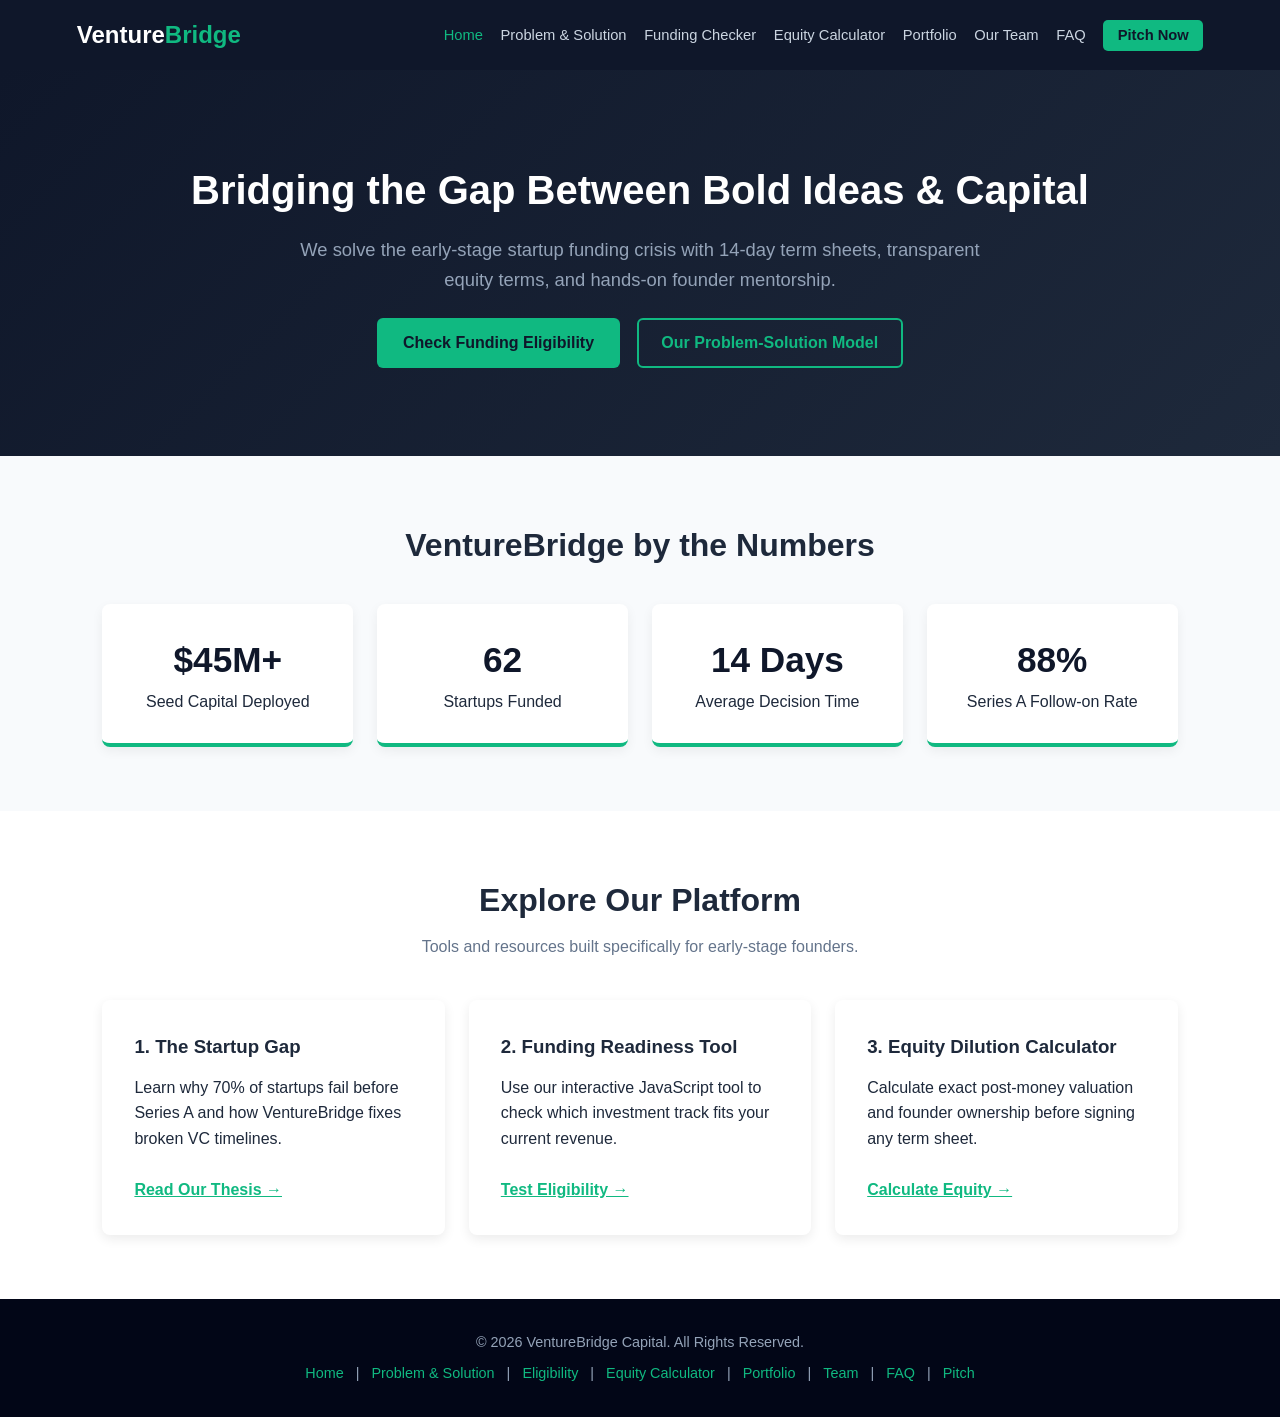
==== index.html @ b8e53c3f "WEBSITE BUILDED" ====
<!DOCTYPE html>
<html lang="en">
<head>
    <meta charset="UTF-8">
    <meta name="viewport" content="width=device-width, initial-scale=1.0">
    <title>VentureBridge | Home</title>
    <link rel="stylesheet" href="style.css">
</head>
<body>
    <header>
        <nav class="navbar">
            <a href="index.html" class="logo">Venture<span>Bridge</span></a>
            <ul class="nav-links">
                <li><a href="index.html" class="active">Home</a></li>
                <li><a href="problem-solution.html">Problem & Solution</a></li>
                <li><a href="checker.html">Funding Checker</a></li>
                <li><a href="calculator.html">Equity Calculator</a></li>
                <li><a href="portfolio.html">Portfolio</a></li>
                <li><a href="team.html">Our Team</a></li>
                <li><a href="faq.html">FAQ</a></li>
                <li><a href="pitch.html" class="btn-nav">Pitch Now</a></li>
            </ul>
        </nav>
    </header>

    <section class="hero">
        <div class="hero-content">
            <h1>Bridging the Gap Between Bold Ideas & Capital</h1>
            <p>We solve the early-stage startup funding crisis with 14-day term sheets, transparent equity terms, and hands-on founder mentorship.</p>
            <a href="checker.html" class="btn-primary">Check Funding Eligibility</a>
            <a href="problem-solution.html" class="btn-outline">Our Problem-Solution Model</a>
        </div>
    </section>

    <section class="section bg-light">
        <h2 class="section-title">VentureBridge by the Numbers</h2>
        <div class="grid-4">
            <div class="stat-card">
                <h2>$45M+</h2>
                <p>Seed Capital Deployed</p>
            </div>
            <div class="stat-card">
                <h2>62</h2>
                <p>Startups Funded</p>
            </div>
            <div class="stat-card">
                <h2>14 Days</h2>
                <p>Average Decision Time</p>
            </div>
            <div class="stat-card">
                <h2>88%</h2>
                <p>Series A Follow-on Rate</p>
            </div>
        </div>
    </section>

    <section class="section">
        <h2 class="section-title">Explore Our Platform</h2>
        <p class="section-subtitle">Tools and resources built specifically for early-stage founders.</p>
        <div class="grid-3">
            <div class="card">
                <h3>1. The Startup Gap</h3>
                <p>Learn why 70% of startups fail before Series A and how VentureBridge fixes broken VC timelines.</p><br>
                <a href="problem-solution.html" style="color:#10b981; font-weight:bold;">Read Our Thesis &rarr;</a>
            </div>
            <div class="card">
                <h3>2. Funding Readiness Tool</h3>
                <p>Use our interactive JavaScript tool to check which investment track fits your current revenue.</p><br>
                <a href="checker.html" style="color:#10b981; font-weight:bold;">Test Eligibility &rarr;</a>
            </div>
            <div class="card">
                <h3>3. Equity Dilution Calculator</h3>
                <p>Calculate exact post-money valuation and founder ownership before signing any term sheet.</p><br>
                <a href="calculator.html" style="color:#10b981; font-weight:bold;">Calculate Equity &rarr;</a>
            </div>
        </div>
    </section>

    <footer>
        <p>&copy; 2026 VentureBridge Capital. All Rights Reserved.</p>
        <p style="margin-top: 0.5rem;">
            <a href="index.html">Home</a> | 
            <a href="problem-solution.html">Problem & Solution</a> | 
            <a href="checker.html">Eligibility</a> | 
            <a href="calculator.html">Equity Calculator</a> | 
            <a href="portfolio.html">Portfolio</a> | 
            <a href="team.html">Team</a> | 
            <a href="faq.html">FAQ</a> | 
            <a href="pitch.html">Pitch</a>
        </p>
    </footer>
    <script src="script.js"></script>
</body>
</html>
---- style.css ----
/* Reset & Base Styles */
* {
    margin: 0;
    padding: 0;
    box-sizing: border-box;
    font-family: 'Segoe UI', Tahoma, Geneva, Verdana, sans-serif;
}

html {
    scroll-behavior: smooth;
}

body {
    color: #1e293b;
    line-height: 1.6;
    background-color: #ffffff;
}

/* Navbar */
.navbar {
    display: flex;
    justify-content: space-between;
    align-items: center;
    padding: 1rem 6%;
    background-color: #0f172a;
    color: white;
    position: sticky;
    top: 0;
    z-index: 100;
    flex-wrap: wrap;
}

.logo {
    font-size: 1.5rem;
    font-weight: bold;
    text-decoration: none;
    color: white;
}

.logo span {
    color: #10b981;
}

.nav-links {
    list-style: none;
    display: flex;
    gap: 1.1rem;
    align-items: center;
    flex-wrap: wrap;
}

.nav-links a {
    color: #cbd5e1;
    text-decoration: none;
    font-size: 0.92rem;
    font-weight: 500;
    transition: 0.3s;
}

.nav-links a:hover, .nav-links a.active {
    color: #10b981;
}

.btn-nav {
    background-color: #10b981;
    color: #0f172a !important;
    padding: 0.45rem 0.9rem;
    border-radius: 5px;
    font-weight: bold !important;
}

/* Hero & Page Headers */
.hero {
    background: linear-gradient(135deg, #0f172a 0%, #1e293b 100%);
    color: white;
    text-align: center;
    padding: 5.5rem 10%;
}

.page-header {
    background: linear-gradient(135deg, #0f172a 0%, #1e293b 100%);
    color: white;
    text-align: center;
    padding: 3.5rem 10%;
}

.hero h1, .page-header h1 {
    font-size: 2.5rem;
    margin-bottom: 0.8rem;
}

.hero p, .page-header p {
    font-size: 1.15rem;
    color: #94a3b8;
    max-width: 680px;
    margin: 0 auto 1.5rem auto;
}

/* Buttons */
.btn-primary {
    display: inline-block;
    background-color: #10b981;
    color: #0f172a;
    padding: 0.75rem 1.6rem;
    border: none;
    border-radius: 6px;
    font-size: 1rem;
    font-weight: bold;
    text-decoration: none;
    cursor: pointer;
    transition: background 0.3s;
}

.btn-primary:hover {
    background-color: #059669;
    color: white;
}

.btn-outline {
    display: inline-block;
    border: 2px solid #10b981;
    color: #10b981;
    padding: 0.65rem 1.4rem;
    border-radius: 6px;
    font-weight: bold;
    text-decoration: none;
    margin-left: 0.8rem;
    transition: 0.3s;
}

.btn-outline:hover {
    background-color: #10b981;
    color: #0f172a;
}

.full-width {
    width: 100%;
}

/* General Sections */
.section {
    padding: 4rem 8%;
}

.bg-light {
    background-color: #f8fafc;
}

.bg-dark {
    background-color: #0f172a;
}

.section-title {
    text-align: center;
    font-size: 2rem;
    margin-bottom: 0.5rem;
}

.section-subtitle {
    text-align: center;
    color: #64748b;
    margin-bottom: 2.5rem;
}

.white-text { color: white; }
.light-text { color: #94a3b8; }

/* Grid Layouts */
.grid-2 {
    display: grid;
    grid-template-columns: repeat(auto-fit, minmax(300px, 1fr));
    gap: 2rem;
    margin-top: 2rem;
}

.grid-3 {
    display: grid;
    grid-template-columns: repeat(auto-fit, minmax(260px, 1fr));
    gap: 1.5rem;
    margin-top: 2rem;
}

.grid-4 {
    display: grid;
    grid-template-columns: repeat(auto-fit, minmax(200px, 1fr));
    gap: 1.5rem;
    margin-top: 2rem;
}

/* Cards & Stats */
.card {
    background: white;
    padding: 2rem;
    border-radius: 8px;
    box-shadow: 0 4px 12px rgba(0, 0, 0, 0.08);
}

.stat-card {
    background: white;
    padding: 1.8rem;
    border-radius: 8px;
    text-align: center;
    box-shadow: 0 4px 12px rgba(0, 0, 0, 0.06);
    border-bottom: 4px solid #10b981;
}

.stat-card h2 {
    font-size: 2.2rem;
    color: #0f172a;
}

.problem-card {
    border-top: 5px solid #ef4444;
}

.solution-card {
    border-top: 5px solid #10b981;
}

.card h3 {
    margin-bottom: 0.8rem;
}

.card ul {
    padding-left: 1.2rem;
}

.card li {
    margin-bottom: 0.7rem;
}

.tag {
    display: inline-block;
    background: #d1fae5;
    color: #065f46;
    padding: 0.2rem 0.7rem;
    border-radius: 20px;
    font-size: 0.85rem;
    font-weight: bold;
    margin-bottom: 0.8rem;
}

/* Filter Buttons */
.filter-bar {
    text-align: center;
    margin-bottom: 2rem;
}

.filter-btn {
    padding: 0.5rem 1.2rem;
    margin: 0.3rem;
    border: 1px solid #cbd5e1;
    background: white;
    border-radius: 20px;
    cursor: pointer;
    font-weight: 600;
    transition: 0.2s;
}

.filter-btn.active, .filter-btn:hover {
    background: #0f172a;
    color: white;
    border-color: #0f172a;
}

/* Interactive Tool & Forms */
.tool-box {
    max-width: 580px;
    margin: 0 auto;
    background: white;
    padding: 2rem;
    border-radius: 8px;
    box-shadow: 0 4px 15px rgba(0, 0, 0, 0.1);
}

.form-group {
    margin-bottom: 1.2rem;
}

.form-group label {
    display: block;
    font-weight: 600;
    margin-bottom: 0.4rem;
    color: #1e293b;
}

.form-group input,
.form-group select,
.form-group textarea {
    width: 100%;
    padding: 0.75rem;
    border: 1px solid #cbd5e1;
    border-radius: 5px;
    font-size: 1rem;
}

/* JS Output Styling */
.result-box {
    margin-top: 1.5rem;
    padding: 1.2rem;
    border-radius: 6px;
    background-color: #ecfdf5;
    border-left: 4px solid #10b981;
    color: #065f46;
}

.hidden {
    display: none;
}

.form-feedback {
    margin-top: 1rem;
    font-weight: bold;
    text-align: center;
    color: #10b981;
}

/* FAQ Accordion */
.faq-item {
    background: white;
    border-radius: 8px;
    margin-bottom: 1rem;
    box-shadow: 0 2px 8px rgba(0,0,0,0.06);
    overflow: hidden;
}

.faq-question {
    width: 100%;
    text-align: left;
    padding: 1.2rem 1.5rem;
    background: white;
    border: none;
    font-size: 1.05rem;
    font-weight: bold;
    color: #0f172a;
    cursor: pointer;
    display: flex;
    justify-content: space-between;
}

.faq-question:hover {
    background: #f8fafc;
}

.faq-answer {
    padding: 0 1.5rem 1.2rem 1.5rem;
    color: #475569;
    display: none;
}

.faq-answer.show {
    display: block;
}

/* Footer */
footer {
    text-align: center;
    padding: 2rem 8%;
    background-color: #020617;
    color: #94a3b8;
    font-size: 0.9rem;
}

footer a {
    color: #10b981;
    text-decoration: none;
    margin: 0 0.5rem;
}
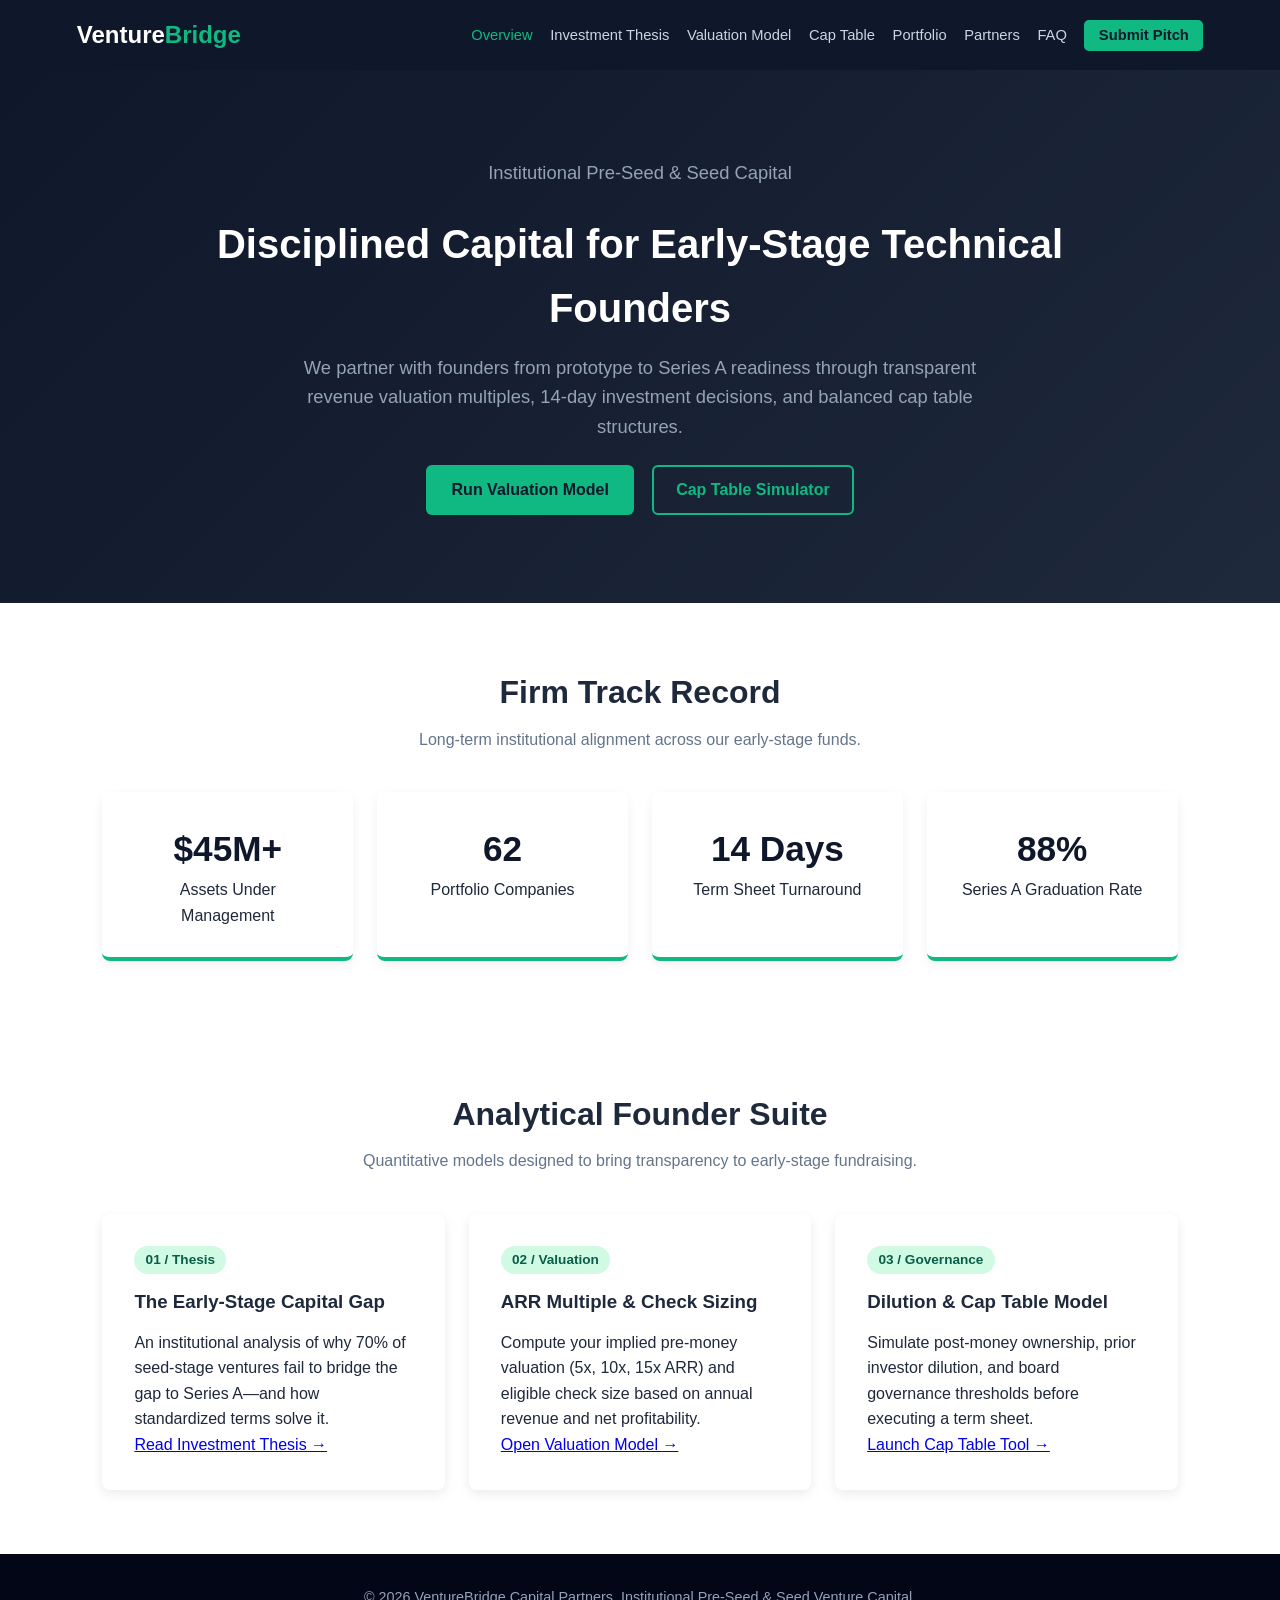
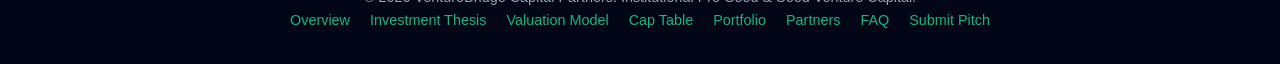
==== commit 3988758d: "Updated index.html" ====
--- a/index.html
+++ b/index.html
@@ -3,91 +3,112 @@
 <head>
     <meta charset="UTF-8">
     <meta name="viewport" content="width=device-width, initial-scale=1.0">
-    <title>VentureBridge | Home</title>
+    <title>VentureBridge Capital | Institutional Seed Investing</title>
     <link rel="stylesheet" href="style.css">
 </head>
 <body>
-    <header>
-        <nav class="navbar">
+    <header class="site-header">
+        <nav class="navbar" aria-label="Primary Navigation">
             <a href="index.html" class="logo">Venture<span>Bridge</span></a>
             <ul class="nav-links">
-                <li><a href="index.html" class="active">Home</a></li>
-                <li><a href="problem-solution.html">Problem & Solution</a></li>
-                <li><a href="checker.html">Funding Checker</a></li>
-                <li><a href="calculator.html">Equity Calculator</a></li>
+                <li><a href="index.html" class="active" aria-current="page">Overview</a></li>
+                <li><a href="problem-solution.html">Investment Thesis</a></li>
+                <li><a href="checker.html">Valuation Model</a></li>
+                <li><a href="calculator.html">Cap Table</a></li>
                 <li><a href="portfolio.html">Portfolio</a></li>
-                <li><a href="team.html">Our Team</a></li>
+                <li><a href="team.html">Partners</a></li>
                 <li><a href="faq.html">FAQ</a></li>
-                <li><a href="pitch.html" class="btn-nav">Pitch Now</a></li>
+                <li><a href="pitch.html" class="btn-nav">Submit Pitch</a></li>
             </ul>
         </nav>
     </header>
 
-    <section class="hero">
-        <div class="hero-content">
-            <h1>Bridging the Gap Between Bold Ideas & Capital</h1>
-            <p>We solve the early-stage startup funding crisis with 14-day term sheets, transparent equity terms, and hands-on founder mentorship.</p>
-            <a href="checker.html" class="btn-primary">Check Funding Eligibility</a>
-            <a href="problem-solution.html" class="btn-outline">Our Problem-Solution Model</a>
-        </div>
-    </section>
+    <main>
+        <section class="hero" aria-labelledby="hero-heading">
+            <div class="hero-content">
+                <p class="eyebrow">Institutional Pre-Seed &amp; Seed Capital</p>
+                <h1 id="hero-heading">Disciplined Capital for Early-Stage Technical Founders</h1>
+                <p>We partner with founders from prototype to Series A readiness through transparent revenue valuation multiples, <time datetime="P14D">14-day</time> investment decisions, and balanced cap table structures.</p>
+                <nav class="action-group" aria-label="Primary Actions">
+                    <a href="checker.html" class="btn-primary">Run Valuation Model</a>
+                    <a href="calculator.html" class="btn-outline">Cap Table Simulator</a>
+                </nav>
+            </div>
+        </section>
 
-    <section class="section bg-light">
-        <h2 class="section-title">VentureBridge by the Numbers</h2>
-        <div class="grid-4">
-            <div class="stat-card">
-                <h2>$45M+</h2>
-                <p>Seed Capital Deployed</p>
+        <section class="section" aria-labelledby="metrics-heading">
+            <div class="section-header">
+                <h2 id="metrics-heading" class="section-title">Firm Track Record</h2>
+                <p class="section-subtitle">Long-term institutional alignment across our early-stage funds.</p>
             </div>
-            <div class="stat-card">
-                <h2>62</h2>
-                <p>Startups Funded</p>
+            <div class="grid-4">
+                <figure class="stat-card">
+                    <h2><data value="45000000">$45M+</data></h2>
+                    <figcaption><p>Assets Under Management</p></figcaption>
+                </figure>
+                <figure class="stat-card">
+                    <h2><data value="62">62</data></h2>
+                    <figcaption><p>Portfolio Companies</p></figcaption>
+                </figure>
+                <figure class="stat-card">
+                    <h2><time datetime="P14D">14 Days</time></h2>
+                    <figcaption><p>Term Sheet Turnaround</p></figcaption>
+                </figure>
+                <figure class="stat-card">
+                    <h2><data value="88">88%</data></h2>
+                    <figcaption><p>Series A Graduation Rate</p></figcaption>
+                </figure>
             </div>
-            <div class="stat-card">
-                <h2>14 Days</h2>
-                <p>Average Decision Time</p>
+        </section>
+
+        <section class="section bg-band" aria-labelledby="suite-heading">
+            <div class="section-inner">
+                <div class="section-header">
+                    <h2 id="suite-heading" class="section-title">Analytical Founder Suite</h2>
+                    <p class="section-subtitle">Quantitative models designed to bring transparency to early-stage fundraising.</p>
+                </div>
+                <div class="grid-3">
+                    <article class="card">
+                        <div class="card-top">
+                            <span class="tag">01 / Thesis</span>
+                            <h3>The Early-Stage Capital Gap</h3>
+                            <p>An institutional analysis of why 70% of seed-stage ventures fail to bridge the gap to Series A—and how standardized terms solve it.</p>
+                        </div>
+                        <a href="problem-solution.html" class="card-link">Read Investment Thesis &rarr;</a>
+                    </article>
+                    <article class="card">
+                        <div class="card-top">
+                            <span class="tag">02 / Valuation</span>
+                            <h3>ARR Multiple &amp; Check Sizing</h3>
+                            <p>Compute your implied pre-money valuation (5x, 10x, 15x ARR) and eligible check size based on annual revenue and net profitability.</p>
+                        </div>
+                        <a href="checker.html" class="card-link">Open Valuation Model &rarr;</a>
+                    </article>
+                    <article class="card">
+                        <div class="card-top">
+                            <span class="tag">03 / Governance</span>
+                            <h3>Dilution &amp; Cap Table Model</h3>
+                            <p>Simulate post-money ownership, prior investor dilution, and board governance thresholds before executing a term sheet.</p>
+                        </div>
+                        <a href="calculator.html" class="card-link">Launch Cap Table Tool &rarr;</a>
+                    </article>
+                </div>
             </div>
-            <div class="stat-card">
-                <h2>88%</h2>
-                <p>Series A Follow-on Rate</p>
-            </div>
-        </div>
-    </section>
+        </section>
+    </main>
 
-    <section class="section">
-        <h2 class="section-title">Explore Our Platform</h2>
-        <p class="section-subtitle">Tools and resources built specifically for early-stage founders.</p>
-        <div class="grid-3">
-            <div class="card">
-                <h3>1. The Startup Gap</h3>
-                <p>Learn why 70% of startups fail before Series A and how VentureBridge fixes broken VC timelines.</p><br>
-                <a href="problem-solution.html" style="color:#10b981; font-weight:bold;">Read Our Thesis &rarr;</a>
-            </div>
-            <div class="card">
-                <h3>2. Funding Readiness Tool</h3>
-                <p>Use our interactive JavaScript tool to check which investment track fits your current revenue.</p><br>
-                <a href="checker.html" style="color:#10b981; font-weight:bold;">Test Eligibility &rarr;</a>
-            </div>
-            <div class="card">
-                <h3>3. Equity Dilution Calculator</h3>
-                <p>Calculate exact post-money valuation and founder ownership before signing any term sheet.</p><br>
-                <a href="calculator.html" style="color:#10b981; font-weight:bold;">Calculate Equity &rarr;</a>
-            </div>
-        </div>
-    </section>
-
-    <footer>
-        <p>&copy; 2026 VentureBridge Capital. All Rights Reserved.</p>
-        <p style="margin-top: 0.5rem;">
-            <a href="index.html">Home</a> | 
-            <a href="problem-solution.html">Problem & Solution</a> | 
-            <a href="checker.html">Eligibility</a> | 
-            <a href="calculator.html">Equity Calculator</a> | 
-            <a href="portfolio.html">Portfolio</a> | 
-            <a href="team.html">Team</a> | 
-            <a href="faq.html">FAQ</a> | 
-            <a href="pitch.html">Pitch</a>
-        </p>
+    <footer class="site-footer">
+        <p>&copy; <time datetime="2026">2026</time> VentureBridge Capital Partners. Institutional Pre-Seed &amp; Seed Venture Capital.</p>
+        <nav class="footer-nav" aria-label="Footer Navigation">
+            <a href="index.html">Overview</a>
+            <a href="problem-solution.html">Investment Thesis</a>
+            <a href="checker.html">Valuation Model</a>
+            <a href="calculator.html">Cap Table</a>
+            <a href="portfolio.html">Portfolio</a>
+            <a href="team.html">Partners</a>
+            <a href="faq.html">FAQ</a>
+            <a href="pitch.html">Submit Pitch</a>
+        </nav>
     </footer>
     <script src="script.js"></script>
 </body>
